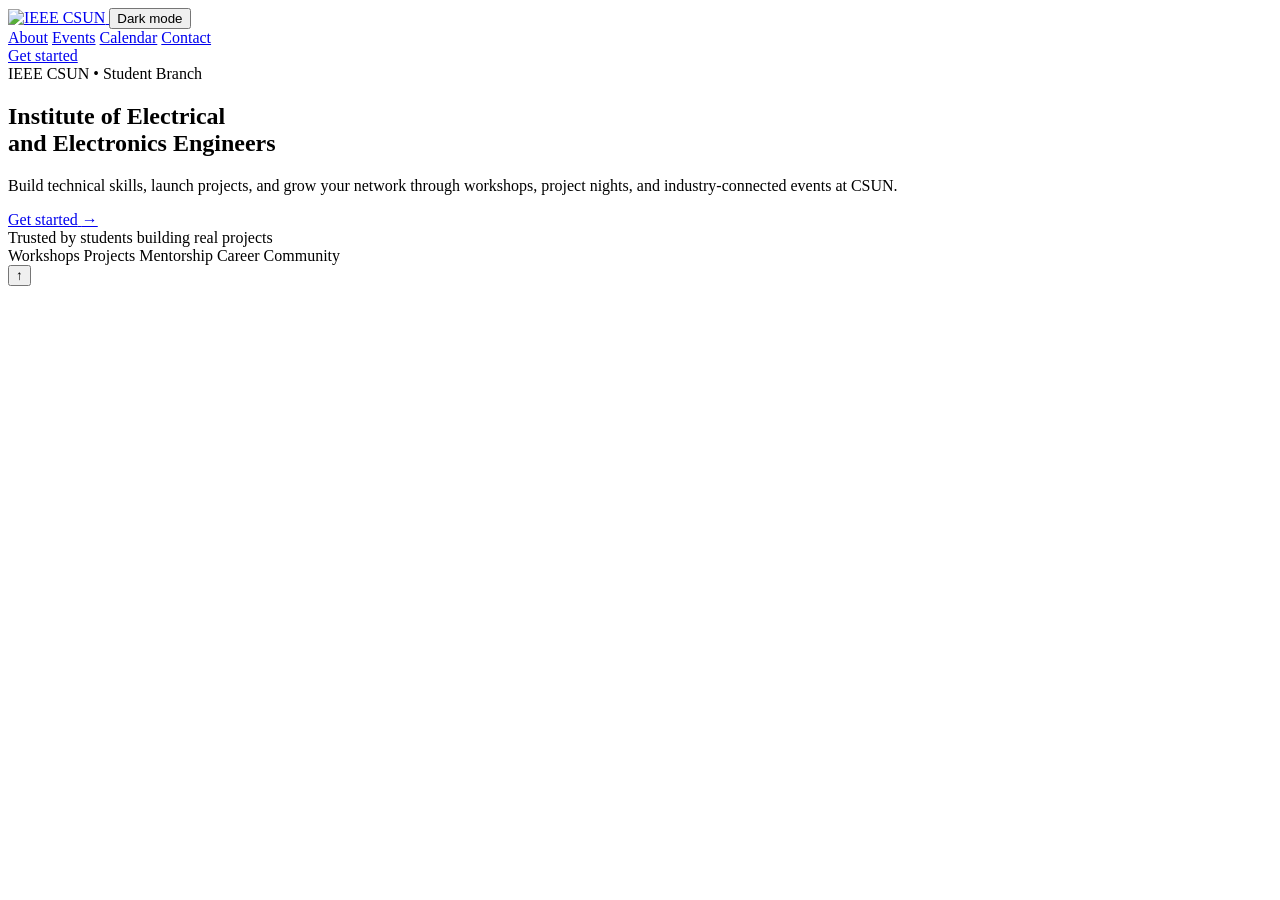
==== index.html @ 1847ad88 "Add files via upload" ====
<!DOCTYPE html>
<html lang="en">
<head>
  <meta charset="UTF-8" />
  <meta name="viewport" content="width=device-width, initial-scale=1.0" />
  <title>IEEE CSUN</title>
  <link rel="stylesheet" href="assets/css/styles.css" />
  <script type="text/javascript" src="js" defer></script>
</head>

<body id="cuerpo">
  <!-- Navigation -->
  <header class="nav">
    <div class="container nav-inner">
      <a class="logo logo-only" href="index.html">
  <img src="assets/img/brand/ieee-csun-logo.png" alt="IEEE CSUN">
</a>
<button class="nav-theme" id="classChangeButton" data-theme-toggle="" aria-pressed="false" type="button">
        Dark mode
      </button>



      <nav class="nav-links">
        <a href="about.html">About</a>
        <a href="events.html">Events</a>
        <a href="calendar.html">Calendar</a>
        <a href="contact.html">Contact</a>
      </nav>

      <a class="nav-cta" href="join.html">Get started</a>
    </div>
  </header>

  <!-- Hero (Template-style centered) -->
  <main class="home">
    <section class="home-hero">
      <div class="home-hero-bg" aria-hidden="true"></div>

      <div class="container home-hero-inner">
        <div class="home-pill">IEEE CSUN • Student Branch</div>

        <h1 class="home-title">
          Institute of Electrical<br />
          and Electronics Engineers
        </h1>

        <p class="home-subtitle">
          Build technical skills, launch projects, and grow your network through workshops,
          project nights, and industry-connected events at CSUN.
        </p>

        <div class="home-cta">
          <a class="home-btn" href="join.html">
            <span>Get started</span>
            <span class="home-btn-arrow" aria-hidden="true">→</span>
          </a>
        </div>

        <div class="home-trusted">
          <div class="home-trusted-title">Trusted by students building real projects</div>
          <div class="home-logos" aria-label="Partners and community">
            <span class="home-logo">Workshops</span>
            <span class="home-logo">Projects</span>
            <span class="home-logo">Mentorship</span>
            <span class="home-logo">Career</span>
            <span class="home-logo">Community</span>
          </div>
        </div>
      </div>
    </section>
  </main>

  <!-- Go to top button -->
  <button class="to-top" aria-label="Go to top">↑</button>
  <script src="assets/js/main.js"></script>
</body>
</html>
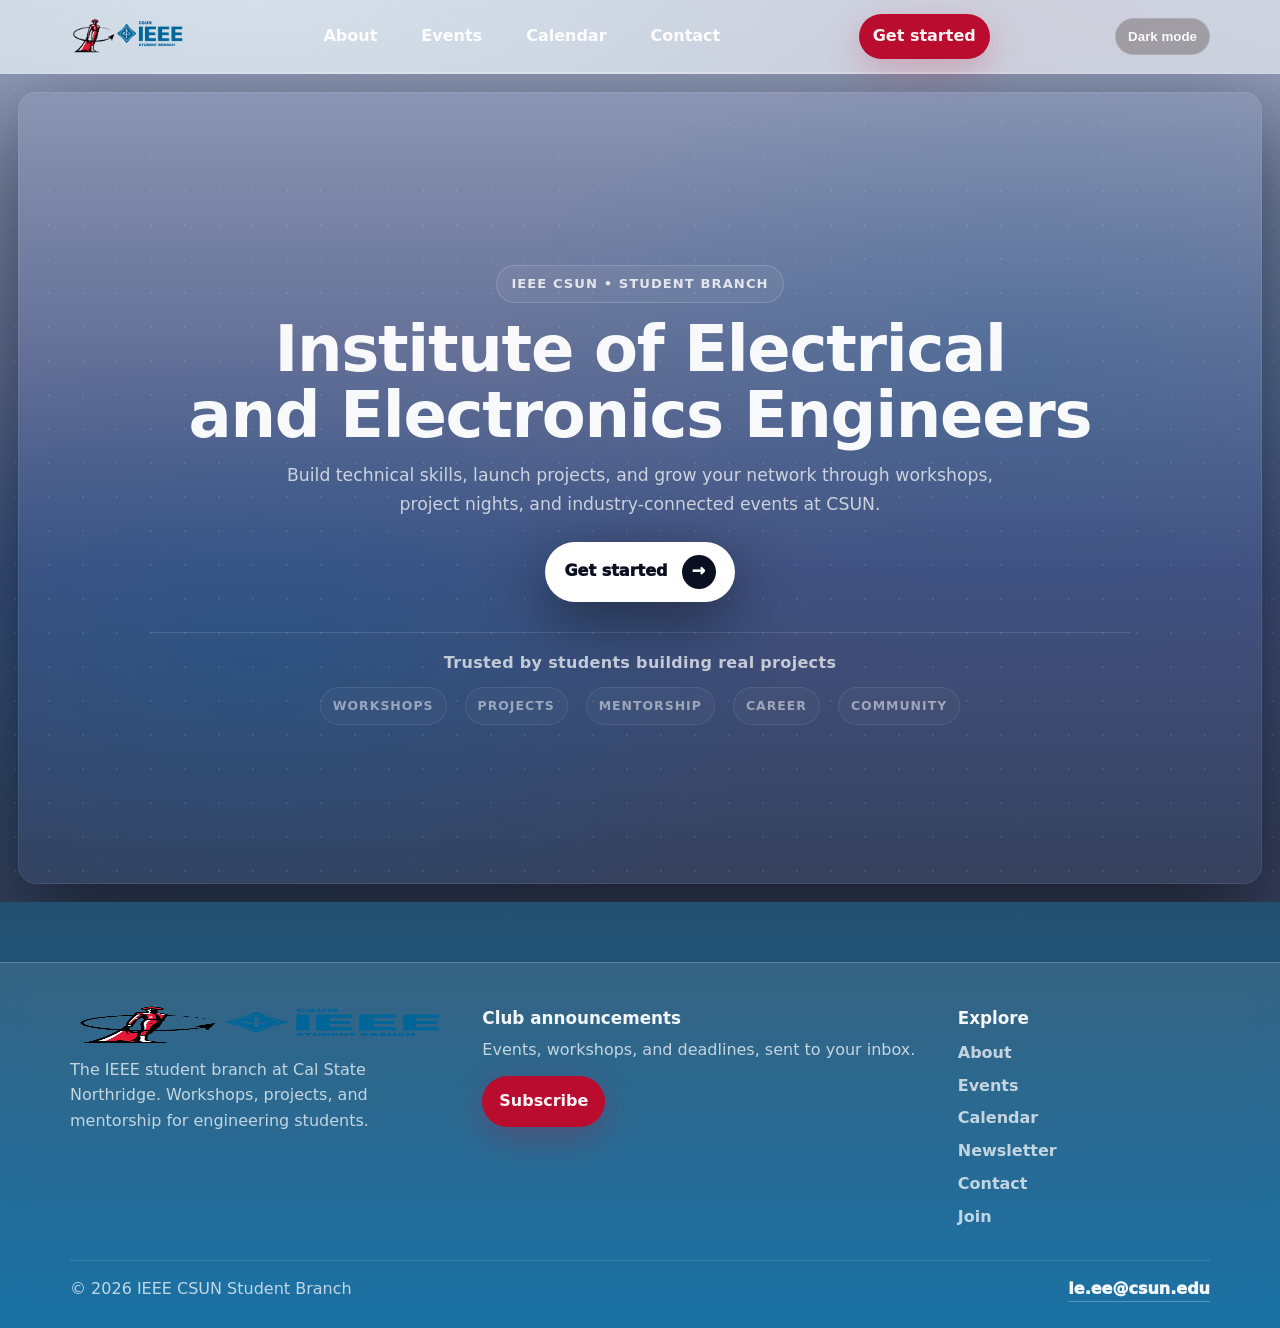
==== commit b1de3e34: "Merge pull request #6 from NikitaUlianov123/newsletter-signup-archive Add newsletter signup and on-s" ====
--- a/index.html
+++ b/index.html
@@ -6,6 +6,15 @@
   <title>IEEE CSUN</title>
   <link rel="stylesheet" href="assets/css/styles.css" />
   <script type="text/javascript" src="js" defer></script>
+  <script>
+    /* Runs before first paint so a stored dark theme does not flash light. */
+    try {
+      if (localStorage.getItem("theme") === "dark") {
+        document.documentElement.classList.add("darkmode");
+      }
+    } catch (e) {}
+  </script>
+
 </head>
 
 <body id="cuerpo">
@@ -15,12 +24,6 @@
       <a class="logo logo-only" href="index.html">
   <img src="assets/img/brand/ieee-csun-logo.png" alt="IEEE CSUN">
 </a>
-<button class="nav-theme" id="classChangeButton" data-theme-toggle="" aria-pressed="false" type="button">
-        Dark mode
-      </button>
-
-
-
       <nav class="nav-links">
         <a href="about.html">About</a>
         <a href="events.html">Events</a>
@@ -29,6 +32,9 @@
       </nav>
 
       <a class="nav-cta" href="join.html">Get started</a>
+      <button class="nav-theme" id="classChangeButton" data-theme-toggle="" aria-pressed="false" type="button">
+        Dark mode
+      </button>
     </div>
   </header>
 
@@ -71,8 +77,48 @@
     </section>
   </main>
 
+  <!-- Footer -->
+  <footer class="site-footer">
+    <div class="container footer-inner">
+
+      <div class="footer-about">
+        <img class="footer-logo" src="assets/img/brand/ieee-csun-logo.png" alt="IEEE CSUN">
+        <p class="footer-tagline">
+          The IEEE student branch at Cal State Northridge. Workshops, projects,
+          and mentorship for engineering students.
+        </p>
+      </div>
+
+      <div class="footer-signup">
+        <h2 class="footer-heading">Club announcements</h2>
+        <p class="footer-sub">
+          Events, workshops, and deadlines, sent to your inbox.
+        </p>
+
+        <a class="btn primary" href="newsletter.html#subscribe">Subscribe</a>
+      </div>
+
+      <nav class="footer-nav" aria-label="Footer">
+        <h2 class="footer-heading">Explore</h2>
+        <ul class="footer-list">
+          <li><a href="about.html">About</a></li>
+          <li><a href="events.html">Events</a></li>
+          <li><a href="calendar.html">Calendar</a></li>
+          <li><a href="newsletter.html">Newsletter</a></li>
+          <li><a href="contact.html">Contact</a></li>
+          <li><a href="join.html">Join</a></li>
+        </ul>
+      </nav>
+
+    </div>
+
+    <div class="container footer-bottom">
+      <p class="footer-copy">&copy; 2026 IEEE CSUN Student Branch</p>
+      <a class="inline-link" href="mailto:ie.ee@csun.edu">ie.ee@csun.edu</a>
+    </div>
+  </footer>
+
   <!-- Go to top button -->
   <button class="to-top" aria-label="Go to top">↑</button>
-  <script src="assets/js/main.js"></script>
 </body>
 </html>
--- a/assets/css/styles.css
+++ b/assets/css/styles.css
@@ -0,0 +1,1728 @@
+/* =========================================================
+   IEEE CSUN — styles.css (UNIFIED)
+   Includes: Global + Nav + About + Board + Resources + Events + Contact + Join + To-Top
+   ========================================================= */
+
+@import url("https://fonts.googleapis.com/css2?family=Manrope:wght@400;600;700;800;900&family=Space+Grotesk:wght@500;600;700&display=swap");
+
+:root{
+  /* Brand */
+  --ieee-blue: #00629B;   /* IEEE blue */
+  --csun-red: #ba0c2f;    /* keep your existing red */
+  --pinchefondo: rgba(255, 255, 255, 0.6);
+  /* Theme base (blue background) */
+  --bg0: #809DBD;         /* top */
+  --bg1: #2d4b64;         /* mid */
+  --bg2: #00629B;         /* bottom depth */
+  --btext: rgba(255,255,255,.95);
+  --text: rgba(255,255,255,.95);
+  --muted: rgba(255,255,255,.72);
+  --bh: rgba(0,98,155,.55);
+  --bh2: rgba(120, 101, 101, 0.06);
+  --bhg1: rgba(255,255,255,.08);
+  --bhg2: rgba(0,98,155,.35);
+  /* Panels (keep “glass” look so it’s lighter) */
+  --panel: rgba(255,255,255,.10);
+  --panel2: rgba(255,255,255,.14);
+
+  --line: rgba(255,255,255,.20);
+  --line2: rgba(255,255,255,.12);
+
+  --shadow: 0 22px 60px rgba(0,0,0,.30);
+  --radius: 18px;
+  --acabame-de-matar:#8e98b5;
+  --matame: #35405b;
+  --me-mori:#435180;
+}
+
+:root.darkmode{
+  /* Brand */
+  --ieee-blue: #00629B;   /* IEEE blue */
+  --csun-red: #ba0c2f;    /* keep your existing red */
+  --tb: rgb(63, 34, 62);
+  --pinchefondo: rgba(212, 212, 212, 0.786);
+  --aboutpinchefondo: #54203b;
+
+  /* Theme base (blue background) */
+  --bg0: #2a1638;         /* top */
+  --bg1: #0f1921;         /* mid */
+  --bg2: #002b45;         /* bottom depth */
+  --btext: rgba(255,255,255,.95);
+  --text: rgba(255, 255, 255, 0.954);
+  --muted: rgba(255,255,255,.72);
+  --bh: rgba(0,98,155,.55);
+  --bh2: rgba(120, 101, 101, 0.06);
+  --bhg1: rgba(255,255,255,.08);
+  --bhg2: rgba(0,98,155,.35);
+  /* Panels (keep “glass” look so it’s lighter) */
+  --panel: rgba(255,255,255,.10);
+  --panel2: rgba(255,255,255,.14);
+
+  --line: rgba(255,255,255,.20);
+  --line2: rgba(255,255,255,.12);
+
+  --shadow: 0 22px 60px rgba(0,0,0,.30);
+  --radius: 18px;
+  --acabame-de-matar:#15092f;
+  --matame: #070a12;
+  --me-mori:#0b1020;
+}
+
+*{ box-sizing:border-box; }
+html, body{ margin:0; padding:0; min-height:100%; }
+
+body{
+  color: var(--text);
+  font-family: "Manrope", system-ui, -apple-system, Segoe UI, Roboto, Arial, sans-serif;
+  line-height: 1.55;
+  background:
+    radial-gradient(1000px 520px at 20% 0%, rgba(255,255,255,.18), transparent 55%),
+    radial-gradient(900px 520px at 80% 0%, rgba(186,12,47,.14), transparent 60%), /* subtle red accent */
+    linear-gradient(180deg, var(--bg0), var(--bg1) 60%, var(--bg2));
+  overflow-x:hidden;
+}
+
+
+img{ max-width:100%; display:block; }
+
+.container{ width: min(1140px, 92%); margin: 0 auto; }
+
+/* =========================================================
+   Nav
+   ========================================================= */
+.nav{
+  position: sticky;
+  top:0;
+  z-index:50;
+  background: var(--pinchefondo);
+  backdrop-filter: blur(12px);
+  border-bottom: 1px solid var(--line2);
+}
+.nav-inner{
+  display:flex;
+  align-items:center;
+  justify-content:space-between;
+  gap:14px;
+  padding: 14px 0;
+}
+.logo{
+  display:flex;
+  align-items:center;
+  gap:10px;
+  text-decoration:none;
+  color: var(--text);
+  font-weight: 900;
+  font-family: "Space Grotesk", system-ui, sans-serif;
+  letter-spacing:.2px;
+}
+.logo-mark{
+  width: 18px;
+  height: 18px;
+  border-radius: 6px;
+  background: linear-gradient(135deg, #ffffff, rgba(186,12,47,.55));
+  box-shadow: 0 0 0 1px rgba(255,255,255,.18);
+}
+.nav-links{
+  display:flex;
+  align-items:center;
+  gap:18px;
+}
+.nav-links a{
+  text-decoration:none;
+  color: var(--text);
+  font-weight: 750;
+  padding: 8px 10px;
+  border-radius: 12px;
+}
+.nav-links a:hover{
+  color: rgba(255,255,255,.92);
+  background: rgba(255,255,255,.06);
+  outline: 1px solid rgba(255,255,255,.08);
+}
+.nav-cta{
+  text-decoration:none;
+  color: var(--text);
+  background: var(--csun-red);
+  padding: 10px 14px;
+  border-radius: 999px;
+  font-weight: 900;
+  box-shadow: 0 12px 34px rgba(186,12,47,.22);
+  white-space: nowrap;
+}
+/* Replace the old rule that hides the nav links */
+@media (max-width: 820px){
+  .nav-inner{
+    flex-wrap: wrap;
+    justify-content: center;
+  }
+
+  .logo{
+    width: 100%;
+    justify-content: center;
+  }
+
+  .nav-theme{
+    order: 2;
+  }
+
+  .nav-links{
+    display: flex;         /* keep visible */
+    width: 100%;
+    justify-content: center;
+    flex-wrap: wrap;
+    gap: 10px;
+    order: 3;
+  }
+
+  .nav-cta{
+    width: 100%;
+    text-align: center;
+    order: 4;
+  }
+}
+
+/* =========================================================
+   Shared UI
+   ========================================================= */
+.section-head{ margin-bottom: 14px; }
+.section-title{
+  margin: 0 0 6px;
+  font-family: "Space Grotesk", system-ui, sans-serif;
+  color: var(--text);
+  font-size: 1.6rem;
+}
+.section-subtitle{ margin:0; color: var(--text); }
+
+.pill{
+  display:inline-flex;
+  align-items:center;
+  gap:10px;
+  padding: 8px 12px;
+  border-radius: 999px;
+  border: 1px solid rgba(255,255,255,.16);
+  background: rgba(255,255,255,.06);
+  color:var(--text);
+  font-weight: 800;
+  font-size: .9rem;
+}
+
+.btn{
+  display:inline-flex;
+  align-items:center;
+  gap:10px;
+  padding: 12px 16px;
+  border-radius: 999px;
+  font-weight: 900;
+  text-decoration:none;
+  border: 1px solid transparent;
+  transition: transform .15s ease, background .15s ease;
+}
+.btn.primary{
+  color: var(--text);
+  background: var(--csun-red);
+  box-shadow: 0 12px 34px rgba(186,12,47,.26);
+}
+.btn.secondary{
+  color: var(--text);
+  background: rgba(255,255,255,.06);
+  border-color: rgba(255,255,255,.16);
+}
+.btn.tertiary{
+    color: var(--text);
+  background: rgba(255,255,255,.06);
+  border-color: rgba(255,255,255,.16);
+}
+.btn:hover{ transform: translateY(-1px); }
+
+.arrow{
+  display:inline-flex;
+  width: 26px;
+  height: 26px;
+  align-items:center;
+  justify-content:center;
+  border-radius: 999px;
+  background: rgba(0,0,0,.12);
+  border: 1px solid rgba(0,0,0,.08);
+}
+
+.card-light{
+  background: rgba(255,255,255,.06);
+  border: 1px solid rgba(255,255,255,.12);
+  border-radius: 18px;
+  box-shadow: var(--shadow);
+}
+
+/* =========================================================
+   ABOUT
+   ========================================================= */
+.about-titlebar{
+  background: var(--aboutpinchefondo);
+  border-bottom: 1px solid rgba(255,255,255,.10);
+}
+.about-titlebar-inner{
+  display:flex;
+  align-items:center;
+  gap: 14px;
+  padding: 28px 0;
+}
+.accent-line{
+  width: 3px;
+  height: 44px;
+  background: var(--csun-red);
+  border-radius: 999px;
+  opacity: .95;
+}
+.about-title{
+  margin: 0;
+  font-family: "Space Grotesk", system-ui, sans-serif;
+  letter-spacing: .6px;
+  font-size: clamp(1.8rem, 4vw, 3rem);
+  color: rgba(255,255,255,.95);
+}
+.about-main{ padding: 28px 0 60px; }
+.about-grid{
+  display:grid;
+  grid-template-columns: 1.15fr .95fr;
+  gap: 18px;
+  align-items:start;
+}
+.about-copy{ padding: 18px; }
+.about-media{ padding: 14px; display:flex; flex-direction:column; gap: 12px; }
+.about-h2{
+  margin: 0 0 10px;
+  font-family: "Space Grotesk", system-ui, sans-serif;
+  font-size: 1.35rem;
+  color: rgba(255,255,255,.95);
+}
+.about-p{
+  margin: 0 0 12px;
+  color: rgba(255,255,255,.74);
+  line-height: 1.65;
+}
+.about-bullets{
+  margin: 12px 0 0;
+  padding-left: 18px;
+  color: rgba(255,255,255,.74);
+}
+.about-bullets strong{ color: rgba(255,255,255,.95); }
+.media-frame{
+  border-radius: 16px;
+  overflow:hidden;
+  border: 1px solid rgba(255,255,255,.12);
+  background: rgba(255,255,255,.04);
+  aspect-ratio: 16 / 9;
+  position: relative;
+}
+.media-frame img{ width:100%; height:100%; object-fit: cover; }
+.media-fallback{
+  position:absolute; inset:0;
+  display:flex; align-items:center; justify-content:center;
+  gap: 14px;
+  padding: 16px;
+  background:
+    radial-gradient(600px 220px at 30% 20%, rgba(0,98,155,.35), transparent 65%),
+    rgba(255,255,255,.04);
+}
+.play-circle{
+  width: 56px; height: 56px;
+  border-radius: 999px;
+  display:flex; align-items:center; justify-content:center;
+  background: rgba(255,255,255,.90);
+  color: #000;
+  font-weight: 900;
+}
+.media-fallback-title{ font-weight: 900; color: rgba(255,255,255,.95); }
+.media-fallback-sub{ color: rgba(255,255,255,.70); font-size: .95rem; }
+.media-caption{ display:flex; flex-direction:column; gap:2px; }
+.caption-title{ font-weight: 900; color: rgba(255,255,255,.95); }
+.caption-sub{ color: rgba(255,255,255,.70); }
+@media (max-width: 900px){ .about-grid{ grid-template-columns: 1fr; } }
+
+/* Meet the Board */
+.team-section{ padding: 30px 0 46px; }
+.team-head{ text-align:center; margin-bottom: 18px; }
+.team-head h2{
+  margin: 0 0 6px;
+  font-family: "Space Grotesk", system-ui, sans-serif;
+  font-size: 1.6rem;
+}
+.team-head p{ margin:0; color: rgba(255,255,255,.70); }
+.team-row{
+  display:flex;
+  gap: 16px;
+  overflow-x: auto;
+  padding: 18px 12px;
+  scroll-snap-type: x mandatory;
+  -webkit-overflow-scrolling: touch;
+  scrollbar-width: thin;
+  justify-content: center;
+}
+.team-card{
+  scroll-snap-align: center;
+  flex: 0 0 230px;
+  background: rgba(255,255,255,.06);
+  border: 1px solid rgba(255,255,255,.12);
+  border-radius: 14px;
+  overflow: hidden;
+  box-shadow: 0 18px 40px rgba(0,0,0,.22);
+  display:flex;
+  flex-direction:column;
+  min-height: 340px;
+}
+.team-photo{
+  height: 220px;
+  width: 100%;
+  object-fit: cover;
+  background: linear-gradient(180deg, rgba(0,98,155,.12), rgba(0,0,0,.06));
+}
+.team-body{ padding: 12px 12px 16px; display:flex; flex-direction:column; gap:6px; }
+.team-role{
+  font-size:.72rem;
+  font-weight:900;
+  letter-spacing:.12em;
+  color: rgba(255,255,255,.74);
+  text-transform: uppercase;
+}
+.team-name{ font-weight:900; font-size:1.05rem; }
+.team-bio{ color: rgba(255,255,255,.72); font-size:.95rem; line-height:1.4; margin-top:4px; }
+@media (max-width: 980px){ .team-row{ justify-content: flex-start; } .team-card{ flex: 0 0 72%; min-height:300px; } }
+@media (max-width: 560px){ .team-card{ flex: 0 0 85%; min-height:280px; } }
+
+/* Resources Dashboard */
+.resources-dash{ padding: 34px 0 46px; }
+.resources-top{
+  display:flex;
+  align-items:center;
+  justify-content:space-between;
+  gap:20px;
+  margin-bottom:18px;
+}
+.resources-title{
+  margin:0;
+  font-family:"Space Grotesk", system-ui, sans-serif;
+  font-size:1.6rem;
+}
+.resources-sub{ margin:6px 0 0; color: rgba(255,255,255,.70); max-width: 720px; }
+.res-tabs{ display:flex; gap:10px; align-items:center; }
+.res-tab{
+  background: linear-gradient(180deg, rgba(255,255,255,.03), rgba(255,255,255,.01));
+  color: rgba(255,255,255,.72);
+  border: 1px solid rgba(255,255,255,.08);
+  padding: 8px 14px;
+  border-radius: 999px;
+  font-weight: 900;
+  cursor:pointer;
+  transition: all .14s ease;
+  box-shadow: 0 8px 22px rgba(0,0,0,.28);
+}
+.res-tab:hover{
+  transform: translateY(-2px);
+  color: rgba(255,255,255,.92);
+  border-color: rgba(0,98,155,.22);
+}
+.res-tab--active{
+  color: #fff;
+  background: linear-gradient(90deg, rgba(0,98,155,.96), rgba(0,98,155,.78));
+  box-shadow: 0 18px 44px rgba(0,98,155,.16), inset 0 1px 0 rgba(255,255,255,.04);
+  border: 1px solid rgba(0,98,155,.34);
+}
+.res-panel[hidden]{ display:none; }
+.res-grid{
+  display:grid;
+  grid-template-columns: repeat(3, 1fr);
+  gap: 16px;
+  margin-top: 14px;
+}
+.res-card{
+  display:flex;
+  gap:12px;
+  padding: 14px;
+  border-radius: 14px;
+  background: linear-gradient(180deg, rgba(255,255,255,.03), rgba(255,255,255,.01));
+  border: 1px solid rgba(255,255,255,.08);
+  box-shadow: 0 22px 60px rgba(0,0,0,.30);
+  align-items:flex-start;
+  min-height: 120px;
+}
+.res-media{
+  width:72px;
+  height:72px;
+  border-radius:12px;
+  background: linear-gradient(180deg, rgba(255,255,255,.05), rgba(0,0,0,.06));
+  display:flex;
+  align-items:center;
+  justify-content:center;
+  font-size:28px;
+  color: var(--ieee-blue);
+  flex-shrink:0;
+  border: 1px solid rgba(255,255,255,.08);
+}
+.res-body{ flex:1; display:flex; flex-direction:column; gap:6px; }
+.res-name{ margin:0; font-weight: 950; font-size:1.02rem; }
+.res-desc{ margin:0; color: rgba(255,255,255,.74); font-size:.97rem; line-height:1.45; }
+.res-link{
+  margin-top:auto;
+  align-self:flex-start;
+  color: var(--text);
+  font-weight: 950;
+  text-decoration:none;
+  padding:6px 10px;
+  border-radius:10px;
+  background: rgba(0,98,155,.06);
+  border: 1px solid rgba(0,98,155,.12);
+}
+.res-link:hover{ background: rgba(0,98,155,.10); border-color: rgba(0,98,155,.22); }
+@media (max-width: 1100px){ .res-grid{ grid-template-columns: repeat(2, 1fr); } }
+@media (max-width: 640px){
+  .resources-top{ flex-direction:column; align-items:flex-start; gap:12px; }
+  .res-grid{ grid-template-columns: 1fr; }
+  .res-tabs{ width:100%; overflow:auto; -webkit-overflow-scrolling:touch; padding-bottom:6px; }
+  .res-tab{ flex:0 0 auto; }
+}
+
+/* =========================================================
+   EVENTS (full layout)
+   ========================================================= */
+.events{ padding-bottom: 40px; }
+.events-hero{
+  position: relative;
+  padding: 44px 0 26px;
+  overflow:hidden;
+  border-bottom: 1px solid rgba(255,255,255,.10);
+}
+.events-hero-bg{
+  position:absolute; inset:0;
+  background:
+    radial-gradient(900px 480px at 18% 8%, rgba(255,255,255,.08), transparent 60%),
+    radial-gradient(900px 480px at 85% 10%, rgba(0,98,155,.35), transparent 60%);
+  pointer-events:none;
+}
+.events-hero-inner{
+  position:relative;
+  z-index:2;
+  display:grid;
+  grid-template-columns: 1.05fr .95fr;
+  gap: 16px;
+  align-items:center;
+}
+.events-title{
+  margin: 10px 0 10px;
+  font-family: "Space Grotesk", system-ui, sans-serif;
+  font-size: clamp(2.1rem, 4.8vw, 3.3rem);
+  letter-spacing: -0.8px;
+  line-height: 1.05;
+}
+.events-subtitle{
+  margin: 0;
+  color: rgba(255,255,255,.70);
+  font-size: 1.06rem;
+  line-height: 1.6;
+  max-width: 720px;
+}
+.events-hero-actions{ display:flex; gap: 12px; flex-wrap: wrap; margin-top: 14px; }
+.events-stats{ display:grid; grid-template-columns: repeat(3, 1fr); gap: 10px; margin-top: 18px; }
+.stat-tile{
+  padding: 12px;
+  border-radius: 16px;
+  background: rgba(255,255,255,.06);
+  border: 1px solid rgba(255,255,255,.12);
+  box-shadow: 0 18px 50px rgba(0,0,0,.18);
+}
+.stat-num{ font-weight: 950; }
+.stat-label{ color: rgba(255,255,255,.70); font-weight: 700; font-size: .92rem; }
+.hero-image{
+  border-radius: 18px;
+  border: 1px solid rgba(255,255,255,.12);
+  background: rgba(255,255,255,.05);
+  overflow:hidden;
+  box-shadow: 0 22px 60px rgba(0,0,0,.28);
+  aspect-ratio: 4 / 3;
+  position: relative;
+}
+.hero-image img{ width:100%; height:100%; object-fit: cover; }
+.hero-fallback{
+  position:absolute; inset:0;
+  display:flex; flex-direction:column;
+  justify-content:center; align-items:center;
+  gap: 8px;
+  color: rgba(255,255,255,.80);
+}
+.fallback-title{ font-weight: 950; }
+.fallback-sub{ color: rgba(255,255,255,.60); }
+.mini-gallery{ display:grid; grid-template-columns: repeat(3, 1fr); gap: 10px; margin-top: 10px; }
+.mini-shot{
+  border-radius: 16px;
+  border: 1px solid rgba(255,255,255,.12);
+  background: rgba(255,255,255,.05);
+  overflow:hidden;
+  aspect-ratio: 4 / 3;
+  box-shadow: 0 18px 50px rgba(0,0,0,.20);
+  display:flex;
+  align-items:center;
+  justify-content:center;
+  color: rgba(255,255,255,.65);
+  font-weight: 800;
+}
+.mini-shot img{ width:100%; height:100%; object-fit: cover; }
+.events-section{ padding: 30px 0; }
+.events-section-alt{
+  background: rgba(255,255,255,.03);
+  border-top: 1px solid rgba(255,255,255,.10);
+  border-bottom: 1px solid rgba(255,255,255,.10);
+}
+.section-head.row{ display:flex; align-items:flex-end; justify-content:space-between; gap: 12px; flex-wrap:wrap; }
+.featured-grid{ display:grid; grid-template-columns: repeat(3, 1fr); gap: 14px; }
+.event-card{
+  border-radius: 18px;
+  overflow:hidden;
+  border: 1px solid rgba(255,255,255,.12);
+  background: rgba(255,255,255,.06);
+  box-shadow: 0 20px 60px rgba(0,0,0,.24);
+  display:flex;
+  flex-direction:column;
+}
+.event-media{ position:relative; aspect-ratio: 16/10; background: rgba(255,255,255,.05); display:flex; align-items:center; justify-content:center; }
+.event-media img{ width:100%; height:100%; object-fit: cover; }
+.badge{
+  position:absolute; top: 12px; left: 12px;
+  padding: 6px 10px; border-radius: 999px;
+  background: rgba(186,12,47,.72);
+  border: 1px solid rgba(255,255,255,.18);
+  font-size: .78rem; letter-spacing: .12em; font-weight: 950;
+}
+.event-body{ padding: 14px 14px 16px; }
+.event-body h3{ margin: 2px 0 8px; font-family: "Space Grotesk", system-ui, sans-serif; }
+.event-body p{ margin: 0 0 10px; color: rgba(255,255,255,.70); line-height: 1.6; }
+.event-meta{ margin: 0 0 12px; padding-left: 18px; color: rgba(255,255,255,.70); }
+.event-link{ text-decoration:none; font-weight: 950; color: rgba(255,255,255,.92); }
+.upcoming{ display:flex; flex-direction:column; gap: 10px; }
+.up-item{
+  display:grid;
+  grid-template-columns: 86px 1fr auto;
+  gap: 12px;
+  align-items:center;
+  padding: 14px;
+  border-radius: 18px;
+  background: rgba(255,255,255,.06);
+  border: 1px solid rgba(255,255,255,.12);
+  box-shadow: 0 18px 50px rgba(0,0,0,.18);
+}
+.up-date{
+  border-radius: 16px;
+  border: 1px solid rgba(255,255,255,.14);
+  background: rgba(0,98,155,.55);
+  padding: 10px 8px;
+  text-align:center;
+}
+.up-month{ font-weight: 950; letter-spacing: .14em; font-size: .85rem; }
+.up-day{ font-weight: 950; font-size: 1.35rem; opacity:.9; }
+.up-top{ display:flex; align-items:center; gap: 10px; flex-wrap:wrap; }
+.up-title{ margin: 0; font-family: "Space Grotesk", system-ui, sans-serif; }
+.chip{
+  padding: 6px 10px; border-radius: 999px;
+  border: 1px solid rgba(255,255,255,.16);
+  background: rgba(255,255,255,.05);
+  font-weight: 950; font-size: .78rem; letter-spacing: .12em;
+}
+.up-desc{ margin: 6px 0 8px; color: rgba(255,255,255,.70); }
+.up-meta{ display:flex; gap: 14px; flex-wrap:wrap; color: rgba(255,255,255,.66); font-weight: 700; }
+.up-cta{
+  text-decoration:none;
+  font-weight: 950;
+  color: rgba(255,255,255,.92);
+  padding: 10px 12px;
+  border-radius: 999px;
+  border: 1px solid rgba(255,255,255,.16);
+  background: rgba(255,255,255,.05);
+}
+.gallery{ display:grid; grid-template-columns: repeat(6, 1fr); gap: 10px; }
+.g-item{
+  border-radius: 18px;
+  border: 1px solid rgba(255,255,255,.12);
+  background: rgba(255,255,255,.05);
+  overflow:hidden;
+  aspect-ratio: 1 / 1;
+}
+.g-item img{ width:100%; height:100%; object-fit: cover; }
+.events-cta{ padding: 22px 0 60px; }
+.cta-card{
+  border-radius: 22px;
+  border: 1px solid rgba(255,255,255,.12);
+  background: radial-gradient(900px 360px at 18% 10%, rgba(0,98,155,.18), transparent 60%),
+              rgba(255,255,255,.06);
+  box-shadow: 0 22px 70px rgba(0,0,0,.28);
+  padding: 22px;
+}
+.cta-card h2{ margin: 0 0 8px; font-family: "Space Grotesk", system-ui, sans-serif; }
+.cta-card p{ margin: 0 0 14px; color: var(--text); line-height: 1.65; max-width: 820px; }
+.cta-actions{ display:flex; gap: 12px; flex-wrap:wrap; }
+@media (max-width: 980px){
+  .events-hero-inner{ grid-template-columns: 1fr; }
+  .events-stats{ grid-template-columns: 1fr; }
+  .featured-grid{ grid-template-columns: 1fr; }
+  .gallery{ grid-template-columns: repeat(3, 1fr); }
+  .up-item{ grid-template-columns: 86px 1fr; }
+  .up-right{ display:none; }
+}
+@media (max-width: 520px){ .gallery{ grid-template-columns: repeat(2, 1fr); } }
+
+/* =========================================================
+   CONTACT (tile layout)
+   ========================================================= */
+.contact{ padding: 46px 0 70px; }
+
+.contact-head{ text-align:center; padding-top: 6px; }
+.contact-title{
+  margin:0;
+  font-family:"Space Grotesk", system-ui, sans-serif;
+  letter-spacing:-0.6px;
+  font-size: clamp(2.1rem, 4.8vw, 3.2rem);
+}
+.contact-subtitle{
+  margin:10px auto 0;
+  max-width:720px;
+  color: rgba(255,255,255,.72);
+  font-size:1.05rem;
+  line-height:1.6;
+}
+
+.contact-grid{
+  display:grid;
+  grid-template-columns: repeat(4, 1fr);
+  gap: 14px;
+  margin-top: 18px;
+}
+
+.contact-card{
+  display:flex;
+  flex-direction:column;
+  gap: 8px;
+  padding: 18px;
+  border-radius: 18px;
+  text-decoration:none;
+  color: rgba(255,255,255,.92);
+  background: rgba(255,255,255,.06);
+  border: 1px solid rgba(255,255,255,.12);
+  box-shadow: 0 18px 50px rgba(0,0,0,.22);
+  transition: transform .15s ease, background .15s ease, border-color .15s ease;
+  min-height: 190px;
+}
+
+.contact-card:hover{
+  transform: translateY(-2px);
+  background: rgba(255,255,255,.08);
+  border-color: rgba(255,255,255,.18);
+}
+
+.contact-card h3{
+  margin: 0;
+  font-family: "Space Grotesk", system-ui, sans-serif;
+  font-size: 1.05rem;
+}
+
+.contact-card p{
+  margin: 0;
+  color: rgba(255,255,255,.70);
+  line-height: 1.55;
+  font-size: .98rem;
+}
+
+.contact-link{
+  margin-top: auto;
+  font-weight: 950;
+  color: rgba(255,255,255,.92);
+}
+
+.contact-icon{
+  width: 52px;
+  height: 52px;
+  border-radius: 16px;
+  display:flex;
+  align-items:center;
+  justify-content:center;
+  background: rgba(0,98,155,.28);
+  border: 1px solid rgba(255,255,255,.16);
+}
+
+.contact-icon svg{
+  width: 26px;
+  height: 26px;
+  color: rgba(255,255,255,.92);
+}
+
+.contact-note{ margin-top: 16px; padding: 18px; }
+.inline-link{
+  color: var(--text);
+  font-weight: 950;
+  text-decoration: none;
+  border-bottom: 1px solid rgba(255,255,255,.25);
+}
+.inline-link:hover{ border-bottom-color: rgba(255,255,255,.55); }
+
+@media (max-width: 1050px){ .contact-grid{ grid-template-columns: repeat(2, 1fr); } }
+@media (max-width: 620px){ .contact-grid{ grid-template-columns: 1fr; } }
+
+/* =========================================================
+   JOIN (hero + steps + benefits + options + committees)
+   ========================================================= */
+.join{ padding-bottom: 50px; }
+
+.join-hero{
+  padding: 48px 0 26px;
+  border-bottom: 1px solid rgba(103, 93, 93, 0.1);
+  background:
+    radial-gradient(900px 480px at 18% 8%, var(--bhg1), transparent 60%),
+    radial-gradient(900px 480px at 85% 10%, var(--bhg2), transparent 60%);
+}
+
+.join-hero-inner{
+  text-align:center;
+  display:flex;
+  flex-direction:column;
+  align-items:center;
+  gap: 12px;
+}
+
+.join-title{
+  margin: 8px 0 4px;
+  font-family: "Space Grotesk", system-ui, sans-serif;
+  font-size: clamp(2.2rem, 5vw, 3.4rem);
+  letter-spacing: -0.8px;
+  line-height: 1.05;
+}
+
+.join-subtitle{
+  margin: 0;
+  max-width: 820px;
+  color: var(--text);
+  font-size: 1.06rem;
+  line-height: 1.6;
+}
+
+.join-actions{
+  display:flex;
+  gap: 12px;
+  flex-wrap:wrap;
+  justify-content:center;
+  margin-top: 10px;
+}
+
+.join-mini{
+  display:flex;
+  gap: 10px;
+  flex-wrap:wrap;
+  justify-content:center;
+  margin-top: 12px;
+}
+.mini-chip{
+  padding: 8px 12px;
+  border-radius: 999px;
+  border: 1px solid rgba(255,255,255,.14);
+  background: rgba(255,255,255,.06);
+  color: var(--text);
+  font-weight: 800;
+  font-size: .92rem;
+}
+
+.join-section{ padding: 30px 0; }
+.join-section-alt{
+  background: rgba(255,255,255,.03);
+  border-top: 1px solid rgba(255,255,255,.10);
+  border-bottom: 1px solid rgba(255,255,255,.10);
+}
+
+/* Steps */
+.join-steps{
+  display:grid;
+  grid-template-columns: repeat(4, 1fr);
+  gap: 14px;
+}
+.step-card{
+  padding: 16px;
+  border-radius: 18px;
+  background: var(--bh2);
+  border: 1px solid rgba(255,255,255,.12);
+  box-shadow: 0 18px 50px rgba(0,0,0,.18);
+}
+.step-num{
+  width: 34px; height: 34px;
+  border-radius: 12px;
+  display:flex; align-items:center; justify-content:center;
+  background: var(--bh1);
+  border: 1px solid rgba(255,255,255,.18);
+  font-weight: 950;
+}
+.step-card h3{
+  margin: 10px 0 6px;
+  font-family: "Space Grotesk", system-ui, sans-serif;
+}
+.step-card p{
+  margin: 0 0 10px;
+  color: var(--text);
+  line-height: 1.6;
+}
+.step-link{
+  font-weight: 950;
+  text-decoration:none;
+  color:var(--text);
+}
+.step-link:hover{ text-decoration: underline; }
+
+/* Benefits */
+.join-benefits{
+  display:grid;
+  grid-template-columns: repeat(3, 1fr);
+  gap: 14px;
+}
+.benefit-card{
+  padding: 16px;
+  border-radius: 18px;
+  background: rgba(255,255,255,.06);
+  border: 1px solid rgba(255,255,255,.12);
+  box-shadow: 0 18px 50px rgba(0,0,0,.18);
+}
+.benefit-card h3{
+  margin: 0 0 8px;
+  font-family: "Space Grotesk", system-ui, sans-serif;
+}
+.benefit-card p{
+  margin: 0 0 10px;
+  color: var(--text);
+  line-height: 1.6;
+}
+.benefit-card ul{
+  margin: 0;
+  padding-left: 18px;
+  color:var(--text);
+}
+.benefit-card li{ margin: 6px 0; }
+
+/* Options */
+.join-options{
+  display:grid;
+  grid-template-columns: 1fr 1fr;
+  gap: 14px;
+}
+.option-card{
+  padding: 18px;
+  border-radius: 18px;
+  background: rgba(255,255,255,.06);
+  border: 1px solid rgba(255,255,255,.12);
+  box-shadow: 0 20px 60px rgba(0,0,0,.22);
+}
+.option-card.highlight{
+  background:
+    radial-gradient(700px 300px at 20% 0%, rgba(0,98,155,.22), transparent 60%),
+    rgba(255,255,255,.06);
+}
+.option-top{
+  display:flex;
+  align-items:center;
+  justify-content:space-between;
+  gap: 10px;
+  flex-wrap:wrap;
+}
+.option-card h3{
+  margin: 0;
+  font-family: "Space Grotesk", system-ui, sans-serif;
+}
+.tag{
+  padding: 6px 10px;
+  border-radius: 999px;
+  border: 1px solid rgba(255,255,255,.16);
+  background: rgba(186,12,47,.28);
+  border-color: rgba(186,12,47,.35);
+  font-weight: 950;
+  font-size: .78rem;
+  letter-spacing: .12em;
+}
+.option-card p{
+  margin: 10px 0 12px;
+  color: rgba(255,255,255,.70);
+  line-height: 1.65;
+}
+.option-list{
+  margin: 0 0 14px;
+  padding-left: 18px;
+  color: rgba(255,255,255,.70);
+}
+.option-list li{ margin: 6px 0; }
+
+/* Committees */
+.committee-grid{
+  display:grid;
+  grid-template-columns: repeat(4, 1fr);
+  gap: 14px;
+}
+.committee-card{
+  padding: 16px;
+  border-radius: 18px;
+  background: rgba(255,255,255,.06);
+  border: 1px solid rgba(255,255,255,.12);
+  box-shadow: 0 18px 50px rgba(0,0,0,.18);
+}
+.committee-card h3{
+  margin: 0 0 6px;
+  font-family: "Space Grotesk", system-ui, sans-serif;
+}
+.committee-card p{
+  margin: 0 0 10px;
+  color: var(--text);
+  line-height: 1.6;
+}
+.committee-meta{
+  color: var(--text);
+  font-weight: 800;
+  font-size: .95rem;
+}
+.join-note{ margin-top: 14px; padding: 16px; }
+.join-note h3{
+  margin: 0 0 6px;
+  font-family: "Space Grotesk", system-ui, sans-serif;
+}
+.join-note p{
+  margin: 0;
+  color:var(--text);
+  line-height: 1.65;
+}
+
+.join-cta{ padding: 22px 0 60px; }
+
+@media (max-width: 1000px){
+  .join-steps{ grid-template-columns: 1fr 1fr; }
+  .committee-grid{ grid-template-columns: 1fr 1fr; }
+  .join-benefits{ grid-template-columns: 1fr; }
+  .join-options{ grid-template-columns: 1fr; }
+}
+@media (max-width: 560px){
+  .join-steps{ grid-template-columns: 1fr; }
+  .committee-grid{ grid-template-columns: 1fr; }
+}
+
+/* =========================================================
+   GO TO TOP BUTTON
+   ========================================================= */
+.to-top{
+  position: fixed;
+  right: 20px;
+  bottom: 20px;
+  width: 44px;
+  height: 44px;
+  border-radius: 999px;
+  border: none;
+  background: var(--ieee--blue);  color: #ffffff;
+  font-size: 22px;
+  font-weight: 950;
+  cursor: pointer;
+  box-shadow:
+    0 10px 30px rgba(0,0,0,.35),
+    inset 0 1px 0 rgba(255,255,255,.25);
+  opacity: 0;
+  transform: translateY(10px);
+  pointer-events: none;
+  transition: opacity .2s ease, transform .2s ease, box-shadow .2s ease;
+  z-index: 999;
+}
+.to-top:hover{
+  background: var(--csun-red);
+}
+.to-top--visible{
+  opacity: 1;
+  transform: translateY(0);
+  pointer-events: auto;
+}
+/* =========================================================
+   HOME HERO (matches the centered template screenshot)
+   ========================================================= */
+
+.home { padding: 0; }
+
+.home-hero{
+  position: relative;
+  min-height: calc(100vh - 72px);
+  display:flex;
+  align-items:center;
+  justify-content:center;
+  overflow:hidden;
+  background: #070a12; /* black/navy base */
+}
+
+.home-hero-bg{
+  position:absolute;
+  inset:-2px;
+  pointer-events:none;
+
+  /* layered background: curves + grid dots + soft glow */
+  background:
+    /* dotted grid */
+    radial-gradient(rgba(255,255,255,.08) 1px, transparent 1px) 0 0 / 34px 34px,
+
+    /* sweeping “curve” glows */
+    radial-gradient(900px 520px at 20% 70%, rgba(0,98,155,.28), transparent 60%),
+    radial-gradient(900px 520px at 80% 35%, rgba(0,98,155,.18), transparent 60%),
+
+    /* dark-to-slightly-lighter */
+    linear-gradient(180deg, var(--acabame-de-matar) 0%, var(--me-mori) 60%, var(--matame) 100%);
+  opacity: 1;
+}
+
+/* subtle frame like the screenshot */
+.home-hero::after{
+  content:"";
+  position:absolute;
+  inset: 18px;
+  border-radius: 18px;
+  border: 1px solid rgba(255,255,255,.08);
+  box-shadow: 0 30px 90px rgba(0,0,0,.55);
+  pointer-events:none;
+}
+
+.home-hero-inner{
+  position: relative;
+  z-index: 2;
+  text-align:center;
+  padding: 54px 0 40px;
+  max-width: 980px;
+}
+
+/* small pill */
+.home-pill{
+  display:inline-flex;
+  align-items:center;
+  justify-content:center;
+  padding: 8px 14px;
+  border-radius: 999px;
+  border: 1px solid rgba(255,255,255,.16);
+  background: rgba(255,255,255,.05);
+  color: rgba(255,255,255,.80);
+  font-weight: 900;
+  letter-spacing: .08em;
+  font-size: .82rem;
+  text-transform: uppercase;
+  margin-bottom: 14px;
+}
+
+/* big centered headline */
+.home-title{
+  margin: 0 auto 12px;
+  font-family: "Space Grotesk", system-ui, sans-serif;
+  font-weight: 800;
+  font-size: clamp(2.2rem, 5vw, 4.2rem);
+  line-height: 1.03;
+  letter-spacing: -0.02em;
+  color: rgba(255,255,255,.96);
+}
+
+/* subtitle */
+.home-subtitle{
+  margin: 0 auto;
+  max-width: 720px;
+  color: rgba(255,255,255,.72);
+  font-size: 1.08rem;
+  line-height: 1.7;
+}
+
+/* CTA button (white pill + arrow bubble like the screenshot) */
+.home-cta{
+  margin-top: 22px;
+  display:flex;
+  justify-content:center;
+}
+
+.home-btn{
+  display:inline-flex;
+  align-items:center;
+  gap: 14px;
+  padding: 12px 18px;
+  border-radius: 999px;
+  background: #ffffff;
+  color: #0b1020;
+  text-decoration:none;
+  font-weight: 950;
+  box-shadow: 0 18px 60px rgba(0,0,0,.45);
+  border: 1px solid rgba(255,255,255,.18);
+  transition: transform .15s ease;
+}
+
+.home-btn:hover{ transform: translateY(-2px); }
+
+.home-btn-arrow{
+  width: 34px;
+  height: 34px;
+  border-radius: 999px;
+  display:flex;
+  align-items:center;
+  justify-content:center;
+  background: #0b1020;
+  color: #ffffff;
+  font-weight: 950;
+}
+
+/* trusted row */
+.home-trusted{
+  margin-top: 30px;
+  padding-top: 18px;
+  border-top: 1px solid rgba(255,255,255,.12);
+}
+
+.home-trusted-title{
+  color: rgba(255,255,255,.70);
+  font-weight: 800;
+  margin-bottom: 12px;
+  letter-spacing: .02em;
+}
+
+.home-logos{
+  display:flex;
+  gap: 18px;
+  flex-wrap:wrap;
+  justify-content:center;
+  align-items:center;
+  opacity: .85;
+}
+
+.home-logo{
+  color: rgba(255,255,255,.58);
+  font-weight: 900;
+  letter-spacing: .08em;
+  text-transform: uppercase;
+  font-size: .78rem;
+  padding: 8px 12px;
+  border-radius: 999px;
+  border: 1px solid rgba(255,255,255,.10);
+  background: rgba(255,255,255,.03);
+}
+
+/* Responsive */
+@media (max-width: 640px){
+  .home-hero::after{ inset: 12px; }
+  .home-logos{ gap: 10px; }
+}
+/* =========================================================
+   THEME SYSTEM (Dark default + Light mode override)
+   Use: <body class="theme-light"> to enable light mode
+   ========================================================= */
+
+/* If you already have :root variables, KEEP them.
+   This block overrides them when .theme-light is on body. */
+
+body.theme-light{
+  --bg0: #f6f7fb;
+  --bg1: #eef2f7;
+
+  --btext: rgba(10,18,34,.95);
+  --text: rgba(10,18,34,.95);
+  --muted: rgba(10,18,34,.70);
+
+  --panel: rgba(255,255,255,.86);
+  --panel2: rgba(255,255,255,.92);
+
+  --line: rgba(10,18,34,.12);
+  --line2: rgba(10,18,34,.10);
+
+  --shadow: 0 18px 55px rgba(10,18,34,.10);
+}
+
+/* Light mode background + nav */
+body.theme-light{
+  background:
+    radial-gradient(1000px 520px at 20% 0%, rgba(0,98,155,.10), transparent 55%),
+    radial-gradient(900px 520px at 80% 0%, rgba(0,98,155,.08), transparent 60%),
+    linear-gradient(180deg, var(--bg0), var(--bg1));
+}
+
+body.theme-light .nav{
+  background: rgba(255,255,255,.72);
+  border-bottom: 1px solid var(--line);
+}
+
+body.theme-light .nav-links a{
+  color: rgba(10,18,34,.70);
+}
+
+body.theme-light .nav-links a:hover{
+  color: rgba(10,18,34,.92);
+  background: rgba(10,18,34,.06);
+  outline: 1px solid rgba(10,18,34,.08);
+}
+
+/* Title bars */
+body.theme-light .about-titlebar{
+  background: #ffffff;
+  border-bottom: 1px solid var(--line);
+}
+body.theme-light .about-title{
+  color: rgba(10,18,34,.95);
+}
+
+/* Cards look clean in light mode */
+body.theme-light .card-light,
+body.theme-light .team-card,
+body.theme-light .res-card,
+body.theme-light .event-card,
+body.theme-light .contact-card,
+body.theme-light .step-card,
+body.theme-light .benefit-card,
+body.theme-light .option-card,
+body.theme-light .committee-card,
+body.theme-light .stat-tile,
+body.theme-light .up-item,
+body.theme-light .cta-card{
+  background: var(--panel);
+  border: 1px solid var(--line);
+  box-shadow: var(--shadow);
+}
+
+/* Muted text */
+body.theme-light .about-p,
+body.theme-light .section-subtitle,
+body.theme-light .resources-sub,
+body.theme-light .res-desc,
+body.theme-light .team-bio,
+body.theme-light .event-body p,
+body.theme-light .contact-card p,
+body.theme-light .join-subtitle{
+  color: rgba(10,18,34,.70);
+}
+
+/* Resources tabs in light mode */
+body.theme-light .res-tab{
+  background: rgba(255,255,255,.85);
+  border: 1px solid rgba(10,18,34,.12);
+  box-shadow: 0 10px 26px rgba(10,18,34,.08);
+  color: rgba(10,18,34,.75);
+}
+body.theme-light .res-tab:hover{
+  border-color: rgba(0,98,155,.22);
+}
+body.theme-light .res-tab--active{
+  color: #fff;
+  background: linear-gradient(90deg, rgba(0,98,155,1), rgba(0,98,155,.80));
+  border-color: rgba(0,98,155,.28);
+}
+
+/* Meet the board role text */
+body.theme-light .team-role{
+  color: rgba(10,18,34,.62);
+}
+
+/* Home hero (if using the centered home layout) */
+body.theme-light .home-hero{
+  background: #f6f7fb;
+}
+body.theme-light .home-hero-bg{
+  background:
+    radial-gradient(rgba(10,18,34,.08) 1px, transparent 1px) 0 0 / 34px 34px,
+    radial-gradient(900px 520px at 20% 70%, rgba(0,98,155,.16), transparent 60%),
+    radial-gradient(900px 520px at 80% 35%, rgba(0,98,155,.12), transparent 60%),
+    linear-gradient(180deg, #f6f7fb 0%, #eef2f7 60%, #f6f7fb 100%);
+}
+body.theme-light .home-title{ color: rgba(10,18,34,.95); }
+body.theme-light .home-subtitle{ color: rgba(10,18,34,.70); }
+body.theme-light .home-pill{
+  background: rgba(255,255,255,.90);
+  border: 1px solid rgba(10,18,34,.12);
+  color: rgba(10,18,34,.75);
+}
+body.theme-light .home-logo{
+  color: rgba(10,18,34,.55);
+  border-color: rgba(10,18,34,.10);
+  background: rgba(255,255,255,.80);
+}
+/* Theme toggle button (fits nav, last item so it sits top-right) */
+.nav-theme{
+  background: rgba(95, 83, 83, 0.412);
+  border: 1px solid rgba(255,255,255,.16);
+  color:var(--text);
+  padding: 10px 12px;
+  border-radius: 999px;
+  font-weight: 900;
+  cursor: pointer;
+  white-space: nowrap;
+}
+
+body.theme-light .nav-theme{
+  background: rgba(0,0,0,.06);
+  border: 1px solid rgba(0,0,0,.14);
+  color: rgba(0,0,0,.82);
+}
+/* ===== Force-correct Back to Top button ===== */
+.to-top{
+  position: fixed !important;
+  right: 20px;
+  bottom: 20px;
+  width: 44px;
+  height: 44px;
+  border-radius: 999px;
+  border: none;
+  background: #00629B;
+  color: #fff;
+  font-size: 22px;
+  font-weight: 900;
+  cursor: pointer;
+
+  opacity: 0;
+  transform: translateY(10px);
+  pointer-events: none;
+
+  transition: opacity .2s ease, transform .2s ease;
+  z-index: 2147483647; /* max z-index */
+}
+
+.to-top.to-top--visible{
+  opacity: 1;
+  transform: translateY(0);
+  pointer-events: auto;
+}
+/* =========================================================
+   CALENDAR PAGE
+   ========================================================= */
+
+.calendar-page{
+  padding-bottom: 70px;
+}
+
+/* Header */
+.calendar-hero{
+  padding: 44px 0 22px;
+  border-bottom: 1px solid rgba(255,255,255,.10);
+  background:
+    radial-gradient(900px 420px at 20% 0%, rgba(0,98,155,.25), transparent 60%);
+}
+
+.calendar-hero-inner{
+  max-width: 900px;
+}
+
+.calendar-title{
+  margin: 0 0 6px;
+  font-family: "Space Grotesk", system-ui, sans-serif;
+  font-size: clamp(2rem, 4vw, 3rem);
+}
+
+.calendar-subtitle{
+  margin: 0;
+  color: rgba(255,255,255,.72);
+  max-width: 720px;
+  line-height: 1.6;
+}
+
+/* Calendar container */
+.calendar-section{
+  padding: 28px 0 0;
+}
+
+.calendar-card{
+  border-radius: 20px;
+  overflow: hidden;
+  background: rgba(255,255,255,.06);
+  border: 1px solid rgba(255,255,255,.12);
+  box-shadow: 0 24px 70px rgba(0,0,0,.35);
+}
+
+/* Iframe sizing */
+.calendar-card iframe{
+  width: 100%;
+  height: 820px; /* desktop height */
+  display: block;
+  background: #fff;
+}
+
+/* Actions */
+.calendar-actions{
+  padding: 14px;
+  margin-top: 14px;
+  display: flex;
+  justify-content: flex-end;
+  gap:14px;
+  padding: 14px 0;
+}
+
+/* Responsive */
+@media (max-width: 900px){
+  .calendar-card iframe{
+    height: 720px;
+  }
+}
+
+@media (max-width: 600px){
+  .calendar-card iframe{
+    height: 620px;
+  }
+}
+/* Contact hero */
+.contact-hero{
+  position: relative;
+  padding: 54px 0 22px;
+  overflow:hidden;
+  border-bottom: 1px solid var(--line2);
+}
+.contact-hero::before{
+  content:"";
+  position:absolute; inset:0;
+  background:
+    radial-gradient(900px 480px at 20% 0%, rgba(255,255,255,.14), transparent 60%),
+    radial-gradient(900px 480px at 85% 10%, rgba(186,12,47,.14), transparent 62%);
+  pointer-events:none;
+}
+.contact-section{ padding: 34px 0 70px; }
+
+/* Image strip */
+.contact-strip{
+  margin: 18px auto 0;
+  border-radius: 18px;
+  overflow:hidden;
+  border: 1px solid var(--line2);
+  box-shadow: var(--shadow);
+  background: rgba(255,255,255,.06);
+}
+.contact-strip img{
+  width:100%;
+  height: 220px;
+  object-fit: cover;
+  display:block;
+}
+@media (max-width: 640px){
+  .contact-strip img{ height: 180px; }
+}
+
+/* Card media thumbnails 
+.contact-card{
+  overflow:hidden;
+}
+.contact-card-media{
+  height: 110px;
+  border-radius: 16px;
+  overflow:hidden;
+  border: 1px solid var(--line2);
+  background: rgba(255,255,255,.06);
+}
+.contact-card-media img{
+  width:100%;
+  height:100%;
+  object-fit: cover;
+  display:block;
+}*/
+
+/* Note grid + actions */
+.contact-note-grid{
+  display:grid;
+  grid-template-columns: 1fr auto;
+  gap: 14px;
+  align-items:center;
+}
+.contact-actions{
+  display:flex;
+  gap: 10px;
+  flex-wrap:wrap;
+  justify-content:flex-end;
+}
+@media (max-width: 900px){
+  .contact-note-grid{ grid-template-columns: 1fr; }
+  .contact-actions{ justify-content:flex-start; }
+}
+.nav-links a{
+  text-decoration:none;
+  color: var(--text);
+  font-weight: 800;
+  padding: 9px 12px;
+  border-radius: 999px;
+  border: 1px solid transparent;
+  transition: background .15s ease, transform .15s ease, border-color .15s ease;
+}
+
+.nav{
+  position: sticky;
+  top:0;
+  z-index:50;
+
+  backdrop-filter: blur(12px);
+  border-bottom: 1px solid var(--line2);
+}
+
+/* subtle glow underline */
+.nav::after{
+  content:"";
+  position:absolute;
+  left:0; right:0; bottom:-1px;
+  height: 2px;
+  background: linear-gradient(90deg, transparent, rgba(255,255,255,.40), transparent);
+  pointer-events:none;
+  opacity: .6;
+}
+
+.nav-links a:hover{
+  color: #fff;
+  background: rgba(255,255,255,.14);
+  border-color: rgba(255,255,255,.18);
+  transform: translateY(-1px);
+}
+
+/* active page */
+.nav-links a[aria-current="page"]{
+  background: rgba(255,255,255,.18);
+  border-color: rgba(255,255,255,.26);
+  color: #fff;
+}
+
+.media-frame video{
+  width:100%;
+  height:100%;
+  object-fit: cover;
+  display:block;
+}
+
+.logo-only img{
+  height: 36px;
+}
+
+/* =========================================================
+   Site footer + newsletter
+   Colours come from the theme variables only, so this block
+   follows :root.darkmode with no separate dark rules.
+   ========================================================= */
+.site-footer{
+  margin-top: 60px;
+  border-top: 1px solid var(--line);
+  background: var(--panel);
+  backdrop-filter: blur(12px);
+}
+.footer-inner{
+  display: grid;
+  grid-template-columns: 1.2fr 1.4fr .8fr;
+  gap: 34px;
+  padding: 42px 0 30px;
+}
+.footer-about{ display:flex; flex-direction:column; gap:12px; }
+.footer-logo{ height: 40px; width:auto; }
+.footer-tagline{
+  margin:0;
+  color: var(--muted);
+  max-width: 34ch;
+  line-height: 1.6;
+}
+.footer-heading{
+  margin: 0 0 6px;
+  font-family: "Space Grotesk", system-ui, sans-serif;
+  font-size: 1.05rem;
+  color: var(--text);
+}
+.footer-sub{
+  margin: 0 0 14px;
+  color: var(--muted);
+  max-width: 44ch;
+  line-height: 1.6;
+}
+.footer-nav .footer-heading{ margin-bottom: 10px; }
+.footer-list{ list-style:none; margin:0; padding:0; display:grid; gap:8px; }
+.footer-list a{
+  text-decoration:none;
+  color: var(--muted);
+  font-weight: 700;
+}
+.footer-list a:hover{ color: var(--text); }
+.footer-bottom{
+  display:flex;
+  align-items:center;
+  justify-content:space-between;
+  gap: 12px;
+  flex-wrap: wrap;
+  padding: 16px 0 26px;
+  border-top: 1px solid var(--line2);
+  color: var(--muted);
+}
+.footer-copy{ margin:0; }
+
+/* Signup embed ----------------------------------------------- */
+.nl-note{
+  margin: 10px 0 0;
+  color: var(--muted);
+  font-size: .9rem;
+  line-height: 1.5;
+}
+
+/* EmailOctopus injects its form with its own colour variables. The #subscribe
+   id outranks its [data-form] selectors, so these map it onto the site tokens
+   and it follows the dark toggle. */
+#subscribe [data-form]{
+  --text-colour: var(--text);
+  --font-family: inherit;
+}
+#subscribe .emailoctopus-form{
+  --field-colour: var(--panel2);
+  --field-border-colour: var(--line);
+  --label-colour: var(--text);
+  --button-colour: var(--csun-red);
+  --button-text-colour: #fff;
+  --eo-form-placeholder: var(--muted);
+  --eo-form-font-color: var(--text);
+}
+#subscribe .emailoctopus-form input:not([type=submit]){ color: var(--text); }
+#subscribe .mastfoot p{ color: var(--muted); }
+
+/* Newsletter page -------------------------------------------- */
+.nl-hero{ padding: 54px 0 28px; }
+.nl-hero-inner{ display:flex; flex-direction:column; gap:14px; max-width: 720px; }
+.nl-title{
+  margin:0;
+  font-family: "Space Grotesk", system-ui, sans-serif;
+  font-size: clamp(2rem, 5vw, 3rem);
+  color: var(--text);
+}
+.nl-subtitle{ margin:0; color: var(--muted); line-height:1.65; }
+.nl-banner{
+  padding: 14px 16px;
+  border-radius: 14px;
+  border: 1px solid var(--line);
+  background: var(--panel2);
+  color: var(--text);
+  line-height: 1.55;
+}
+.nl-banner[hidden]{ display:none; }
+
+/* Archive ----------------------------------------------------- */
+.nl-archive-section{ padding: 10px 0 70px; }
+.nl-archive{ display:grid; gap:14px; margin-top: 18px; }
+.nl-archive-msg{
+  text-align:center;
+  padding: 30px;
+  color: var(--muted);
+}
+.nl-issue{
+  background: var(--panel);
+  border: 1px solid var(--line);
+  border-radius: var(--radius);
+  box-shadow: var(--shadow);
+  padding: 18px 20px;
+}
+.nl-issue-date{
+  color: var(--muted);
+  font-size: .85rem;
+  font-weight: 750;
+  letter-spacing: .3px;
+  text-transform: uppercase;
+}
+.nl-issue-title{
+  margin: 6px 0 8px;
+  font-family: "Space Grotesk", system-ui, sans-serif;
+  font-size: 1.2rem;
+  color: var(--text);
+}
+.nl-issue-summary{ margin:0; color: var(--muted); line-height:1.65; }
+.nl-issue-body{
+  margin: 0;
+  color: var(--muted);
+  line-height: 1.7;
+  white-space: pre-wrap;
+  overflow-wrap: anywhere;
+}
+.nl-issue-link{ display:inline-block; margin-top: 12px; }
+
+@media (max-width: 900px){
+  .footer-inner{ grid-template-columns: 1fr 1fr; }
+  .footer-nav{ grid-column: 1 / -1; }
+}
+@media (max-width: 640px){
+  .footer-inner{ grid-template-columns: 1fr; gap: 26px; padding: 32px 0 24px; }
+  .footer-bottom{ justify-content:flex-start; }
+}
